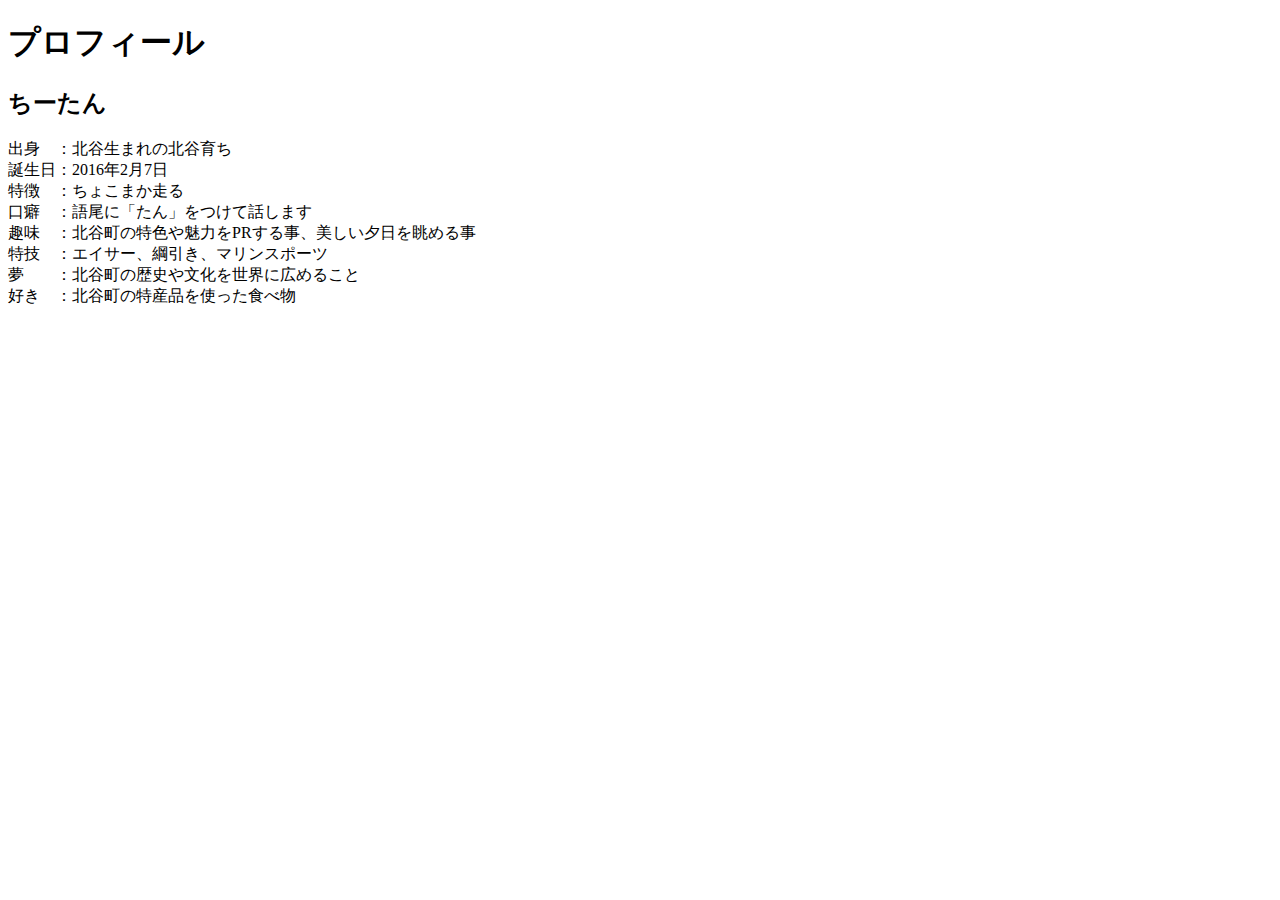
==== main.html @ fb7fe2ea "ファイル追加2" ====
<!DOCTYPE html>
<html lang="ja">
<head>
  <meta charset="UTF-8">
  <meta http-equiv="X-UA-Compatible" content="IE=edge">
  <meta name="viewport" content="width=device-width, initial-scale=1.0">
  <title>Document</title>
</head>
<body>
  <section>

  </section>
  <section>
    <h1>プロフィール</h1>
    <h2>ちーたん</h2>
    <p>
      出身　：北谷生まれの北谷育ち<br>
      誕生日：2016年2月7日<br>
      特徴　：ちょこまか走る<br>
      口癖　：語尾に「たん」をつけて話します<br>
      趣味　：北谷町の特色や魅力をPRする事、美しい夕日を眺める事<br>
      特技　：エイサー、綱引き、マリンスポーツ<br>
      夢　　：北谷町の歴史や文化を世界に広めること<br>
      好き　：北谷町の特産品を使った食べ物<br>
    </p>
  </section>
</body>
</html>
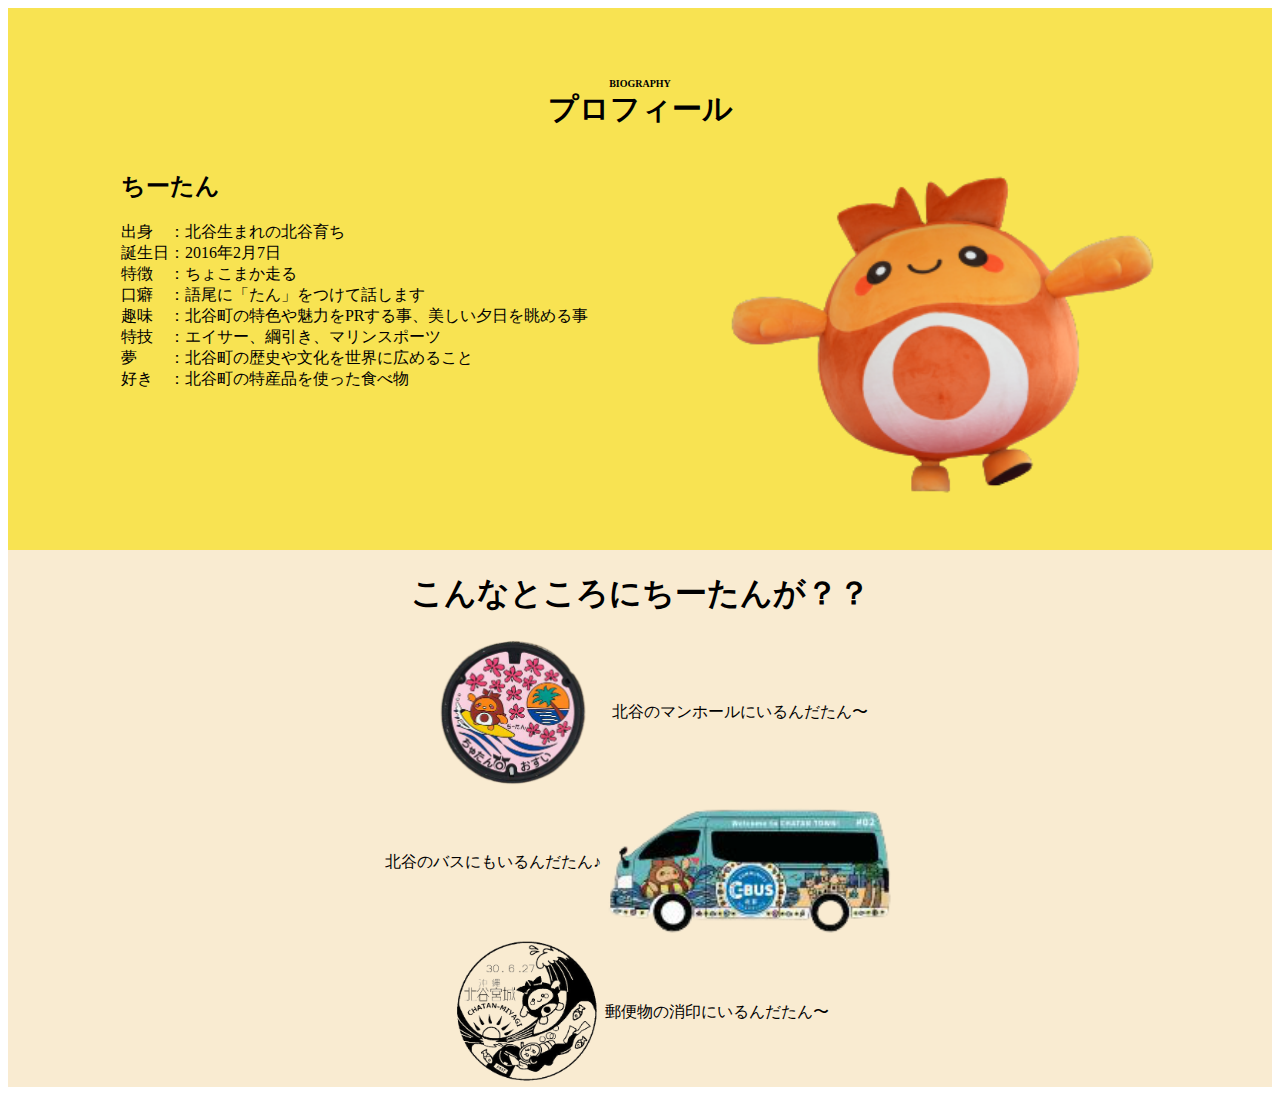
==== commit f3568ff5: "プロフィール・「こんなところにちーたんが？」を追加" ====
--- a/main.html
+++ b/main.html
@@ -4,25 +4,48 @@
   <meta charset="UTF-8">
   <meta http-equiv="X-UA-Compatible" content="IE=edge">
   <meta name="viewport" content="width=device-width, initial-scale=1.0">
+  <link rel="stylesheet" href="./assets/css/main.css">
   <title>Document</title>
 </head>
 <body>
-  <section>
-
+  <section class="chitan_biography">
+    <h1> 
+      <p class="bio">BIOGRAPHY</p> 
+      <p class="profile">プロフィール</p> 
+    </h1>
+    
+   <div class="profile_contents">
+    <div>
+      <h2>ちーたん</h2>
+      <p>
+        出身　：北谷生まれの北谷育ち<br>
+        誕生日：2016年2月7日<br>
+        特徴　：ちょこまか走る<br>
+        口癖　：語尾に「たん」をつけて話します<br>
+        趣味　：北谷町の特色や魅力をPRする事、美しい夕日を眺める事<br>
+        特技　：エイサー、綱引き、マリンスポーツ<br>
+        夢　　：北谷町の歴史や文化を世界に広めること<br>
+        好き　：北谷町の特産品を使った食べ物<br>
+      </p>
+  
+    </div>
+    <img src="./assets/img/chitan_main.png" alt="">
+   </div>
   </section>
-  <section>
-    <h1>プロフィール</h1>
-    <h2>ちーたん</h2>
-    <p>
-      出身　：北谷生まれの北谷育ち<br>
-      誕生日：2016年2月7日<br>
-      特徴　：ちょこまか走る<br>
-      口癖　：語尾に「たん」をつけて話します<br>
-      趣味　：北谷町の特色や魅力をPRする事、美しい夕日を眺める事<br>
-      特技　：エイサー、綱引き、マリンスポーツ<br>
-      夢　　：北谷町の歴史や文化を世界に広めること<br>
-      好き　：北谷町の特産品を使った食べ物<br>
-    </p>
+  <section class="chitan_contents">
+    <h1>こんなところにちーたんが？？</h1>
+    <div class="chitan_image">
+      <img src="./assets/img/chitan_manhole.png" alt="">
+      <p>北谷のマンホールにいるんだたん〜</p>
+    </div>
+    <div class="chitan_image">
+      <p>北谷のバスにもいるんだたん♪</p>
+      <img src="./assets/img/chitan_bus-removebg-preview.png" alt="">
+    </div>
+    <div class="chitan_image">
+      <img src="./assets/img/chitan_2-removebg-preview.png" alt="">
+      <p>郵便物の消印にいるんだたん〜</p>
+    </div>
   </section>
 </body>
 </html>--- a/assets/css/main.css
+++ b/assets/css/main.css
@@ -0,0 +1,80 @@
+header {
+  height: 60px;
+  background-color: #3f81fc;
+}
+
+header .site_title {
+  font-size: 40px;
+  color: white;
+  font-weight: bold;
+}
+
+footer {
+  height: 70px;
+  background-color: #3f81fc;
+}
+
+.chitan_biography {
+  padding: 50px;
+  background-color: #f8e352;
+}
+
+.chitan_biography > h1 {
+  font-size: 30px;
+  text-align: center;
+}
+
+.chitan_biography > h1 .bio {
+  font-size: 10px;
+  margin: 0;
+}
+
+.chitan_biography > h1 .profile {
+  margin: 0;
+}
+
+.chitan_biography > .profile_contents {
+  display: -webkit-box;
+  display: -ms-flexbox;
+  display: flex;
+  -ms-flex-pack: distribute;
+      justify-content: space-around;
+}
+
+.chitan_biography > .profile_contents > img {
+  height: 350px;
+}
+
+.chitan_contents {
+  background-color: #f9ebd1;
+  display: -webkit-box;
+  display: -ms-flexbox;
+  display: flex;
+  -webkit-box-orient: vertical;
+  -webkit-box-direction: normal;
+      -ms-flex-direction: column;
+          flex-direction: column;
+  -webkit-box-pack: center;
+      -ms-flex-pack: center;
+          justify-content: center;
+  -webkit-box-align: center;
+      -ms-flex-align: center;
+          align-items: center;
+}
+
+.chitan_contents .chitan_image {
+  display: -webkit-box;
+  display: -ms-flexbox;
+  display: flex;
+  -webkit-box-pack: center;
+      -ms-flex-pack: center;
+          justify-content: center;
+  -webkit-box-align: center;
+      -ms-flex-align: center;
+          align-items: center;
+}
+
+.chitan_contents .chitan_image > img {
+  height: 150px;
+}
+/*# sourceMappingURL=main.css.map */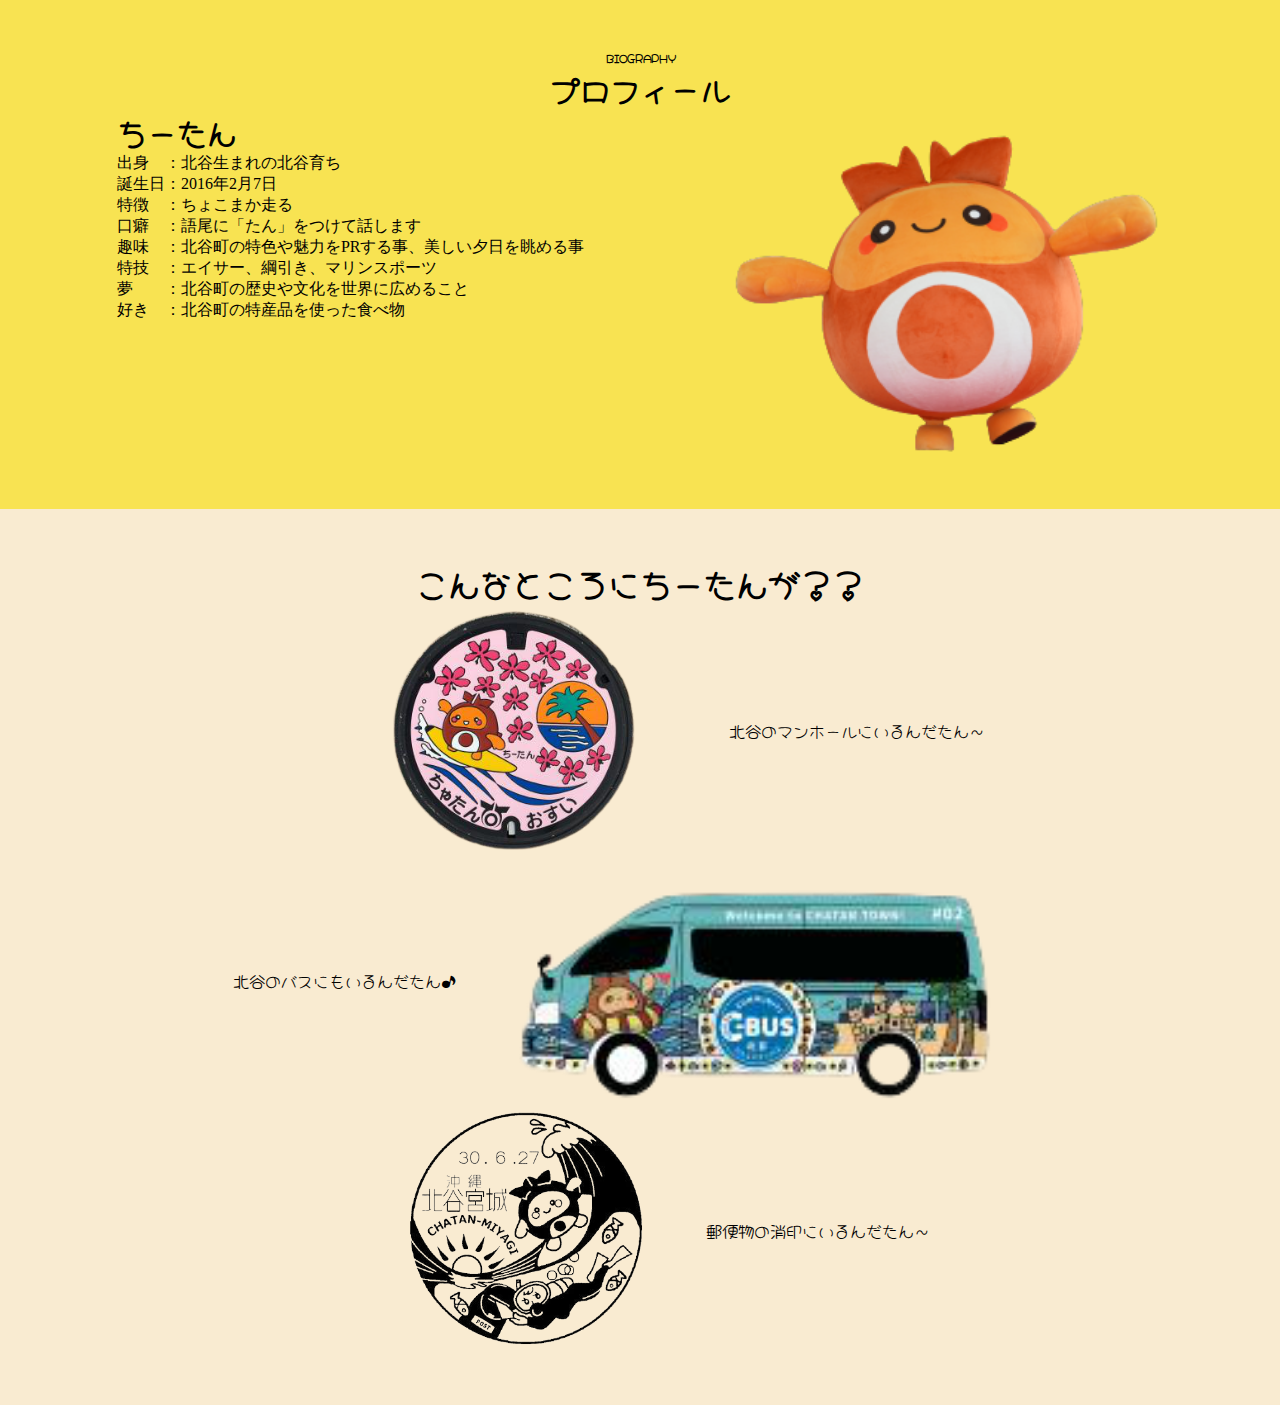
==== commit 4969ed8f: "フォントスタイル変更" ====
--- a/main.html
+++ b/main.html
@@ -5,6 +5,8 @@
   <meta http-equiv="X-UA-Compatible" content="IE=edge">
   <meta name="viewport" content="width=device-width, initial-scale=1.0">
   <link rel="stylesheet" href="./assets/css/main.css">
+  <link href="https://fonts.googleapis.com/css2?family=Hachi+Maru+Pop&display=swap" rel="stylesheet">
+
   <title>Document</title>
 </head>
 <body>
@@ -40,7 +42,7 @@
     </div>
     <div class="chitan_image">
       <p>北谷のバスにもいるんだたん♪</p>
-      <img src="./assets/img/chitan_bus-removebg-preview.png" alt="">
+      <img class="chitan_bus" src="./assets/img/chitan_bus-removebg-preview.png" alt="">
     </div>
     <div class="chitan_image">
       <img src="./assets/img/chitan_2-removebg-preview.png" alt="">
--- a/assets/css/main.css
+++ b/assets/css/main.css
@@ -1,17 +1,34 @@
+* {
+  padding: 0;
+  margin: 0;
+}
+
+header, footer {
+  display: -webkit-box;
+  display: -ms-flexbox;
+  display: flex;
+  -webkit-box-pack: center;
+      -ms-flex-pack: center;
+          justify-content: center;
+  -webkit-box-align: center;
+      -ms-flex-align: center;
+          align-items: center;
+}
+
 header {
-  height: 60px;
-  background-color: #3f81fc;
+  height: 100px;
+  background-color: #004fa8;
 }
 
 header .site_title {
-  font-size: 40px;
+  text-align: center;
+}
+
+header .site_title > h1 {
+  font-family: 'Hachi Maru Pop', cursive;
+  font-size: 50px;
   color: white;
   font-weight: bold;
-}
-
-footer {
-  height: 70px;
-  background-color: #3f81fc;
 }
 
 .chitan_biography {
@@ -22,6 +39,7 @@
 .chitan_biography > h1 {
   font-size: 30px;
   text-align: center;
+  font-family: 'Hachi Maru Pop', cursive;
 }
 
 .chitan_biography > h1 .bio {
@@ -39,6 +57,11 @@
   display: flex;
   -ms-flex-pack: distribute;
       justify-content: space-around;
+}
+
+.chitan_biography > .profile_contents h2 {
+  font-family: 'Hachi Maru Pop', cursive;
+  font-size: 30px;
 }
 
 .chitan_biography > .profile_contents > img {
@@ -60,6 +83,8 @@
   -webkit-box-align: center;
       -ms-flex-align: center;
           align-items: center;
+  font-family: 'Hachi Maru Pop', cursive;
+  padding: 50px;
 }
 
 .chitan_contents .chitan_image {
@@ -75,6 +100,27 @@
 }
 
 .chitan_contents .chitan_image > img {
-  height: 150px;
+  height: 250px;
+  margin: 0 50px;
+}
+
+.top-view .top-viewImg {
+  height: 70vh;
+  width: 100vw;
+  background-image: url("/assets/img/chitan_top.jpeg");
+  background-size: cover;
+}
+
+.my-orange {
+  color: #fecb81;
+}
+
+footer {
+  height: 70px;
+  background-color: #004fa8;
+}
+
+footer .footer_text {
+  font-style: 9px;
 }
 /*# sourceMappingURL=main.css.map */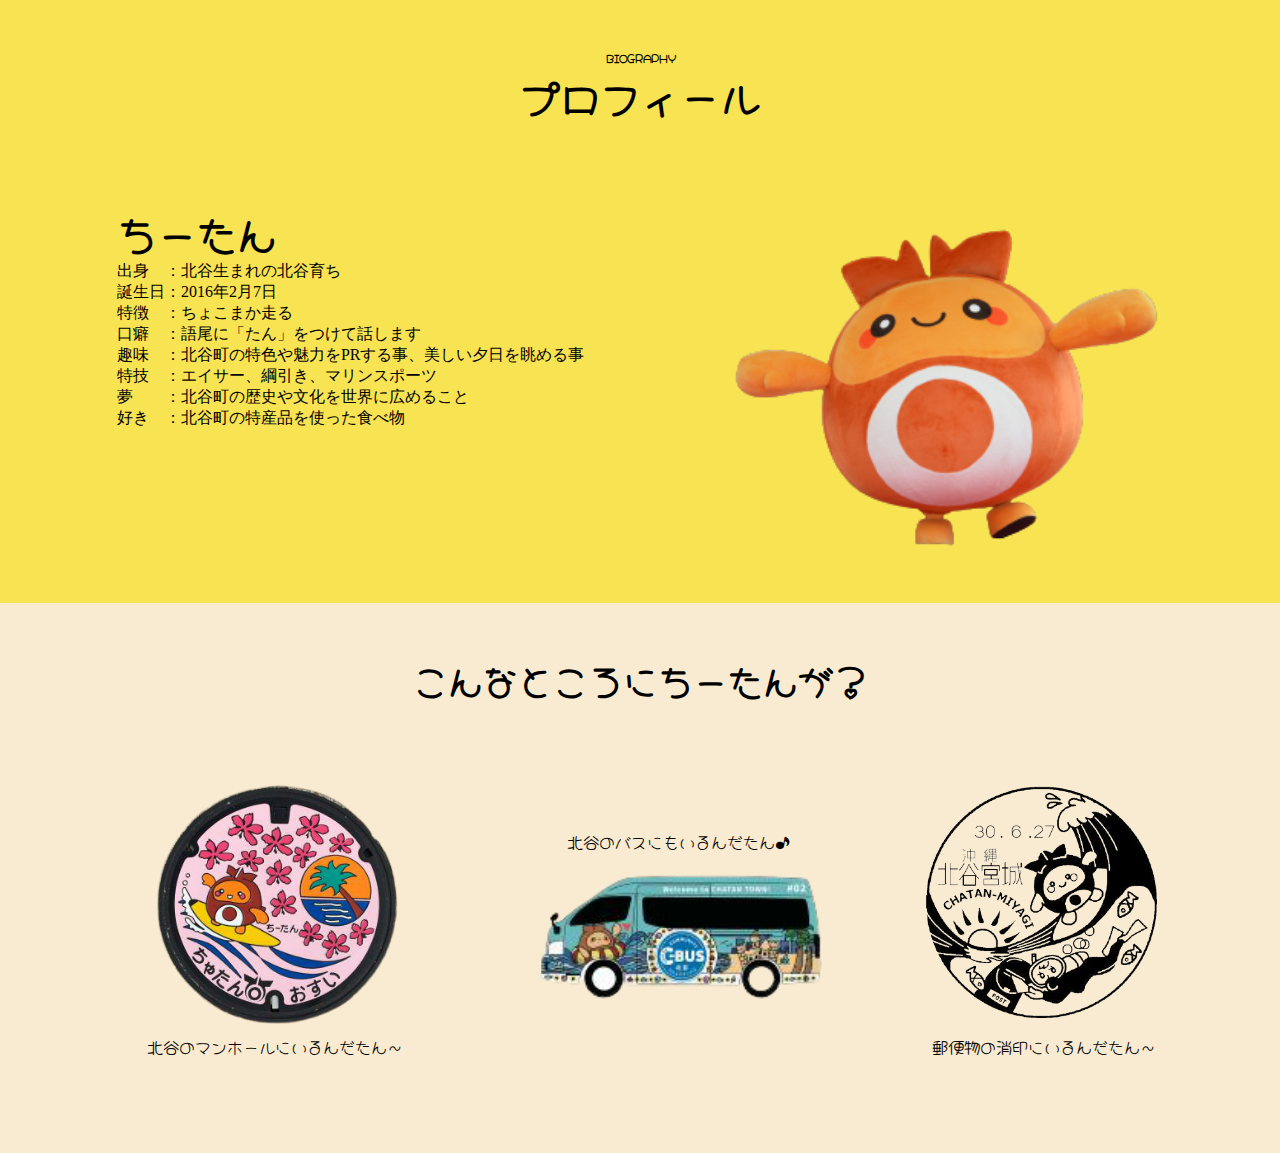
==== commit 7f675e85: "各セクションの微調整" ====
--- a/main.html
+++ b/main.html
@@ -35,18 +35,21 @@
    </div>
   </section>
   <section class="chitan_contents">
-    <h1>こんなところにちーたんが？？</h1>
-    <div class="chitan_image">
-      <img src="./assets/img/chitan_manhole.png" alt="">
-      <p>北谷のマンホールにいるんだたん〜</p>
-    </div>
-    <div class="chitan_image">
-      <p>北谷のバスにもいるんだたん♪</p>
-      <img class="chitan_bus" src="./assets/img/chitan_bus-removebg-preview.png" alt="">
-    </div>
-    <div class="chitan_image">
-      <img src="./assets/img/chitan_2-removebg-preview.png" alt="">
-      <p>郵便物の消印にいるんだたん〜</p>
+    <h1>こんなところにちーたんが？</h1>
+    <div class="chitan_box">
+      <div class="chitan_image">
+        <img src="./assets/img/chitan_manhole.png" alt="">
+        <p>北谷のマンホールにいるんだたん〜</p>
+      </div>
+      <div class="chitan_image">
+        <p>北谷のバスにもいるんだたん♪</p>
+        <img class="chitan_bus" src="./assets/img/chitan_bus-removebg-preview.png" alt="">
+      </div>
+      <div class="chitan_image">
+        <img src="./assets/img/chitan_2-removebg-preview.png" alt="">
+        <p>郵便物の消印にいるんだたん〜</p>
+      </div>
+  
     </div>
   </section>
 </body>
--- a/assets/css/main.css
+++ b/assets/css/main.css
@@ -25,8 +25,7 @@
 }
 
 header .site_title > h1 {
-  font-family: 'Hachi Maru Pop', cursive;
-  font-size: 50px;
+  font-size: 40px;
   color: white;
   font-weight: bold;
 }
@@ -37,7 +36,7 @@
 }
 
 .chitan_biography > h1 {
-  font-size: 30px;
+  font-size: 40px;
   text-align: center;
   font-family: 'Hachi Maru Pop', cursive;
 }
@@ -57,11 +56,13 @@
   display: flex;
   -ms-flex-pack: distribute;
       justify-content: space-around;
+  padding-top: 80px;
 }
 
 .chitan_biography > .profile_contents h2 {
   font-family: 'Hachi Maru Pop', cursive;
-  font-size: 30px;
+  font-size: 40px;
+  font-weight: bold;
 }
 
 .chitan_biography > .profile_contents > img {
@@ -87,24 +88,40 @@
   padding: 50px;
 }
 
-.chitan_contents .chitan_image {
+.chitan_contents > h1 {
+  font-size: 35px;
+  padding-bottom: 30px;
+}
+
+.chitan_contents .chitan_box {
   display: -webkit-box;
   display: -ms-flexbox;
   display: flex;
-  -webkit-box-pack: center;
-      -ms-flex-pack: center;
-          justify-content: center;
+  -webkit-box-pack: justify;
+      -ms-flex-pack: justify;
+          justify-content: space-between;
   -webkit-box-align: center;
       -ms-flex-align: center;
           align-items: center;
 }
 
-.chitan_contents .chitan_image > img {
-  height: 250px;
-  margin: 0 50px;
+.chitan_contents .chitan_box .chitan_image {
+  margin: 45px;
 }
 
-.top-view .top-viewImg {
+.chitan_contents .chitan_box .chitan_image > img {
+  height: 250px;
+}
+
+.chitan_contents .chitan_box .chitan_image > p {
+  text-align: center;
+}
+
+.chitan_contents .chitan_box .chitan_image .chitan_bus {
+  height: 150px;
+}
+
+.chitan_contents .top-view .top-viewImg {
   height: 70vh;
   width: 100vw;
   background-image: url("/assets/img/chitan_top.jpeg");
